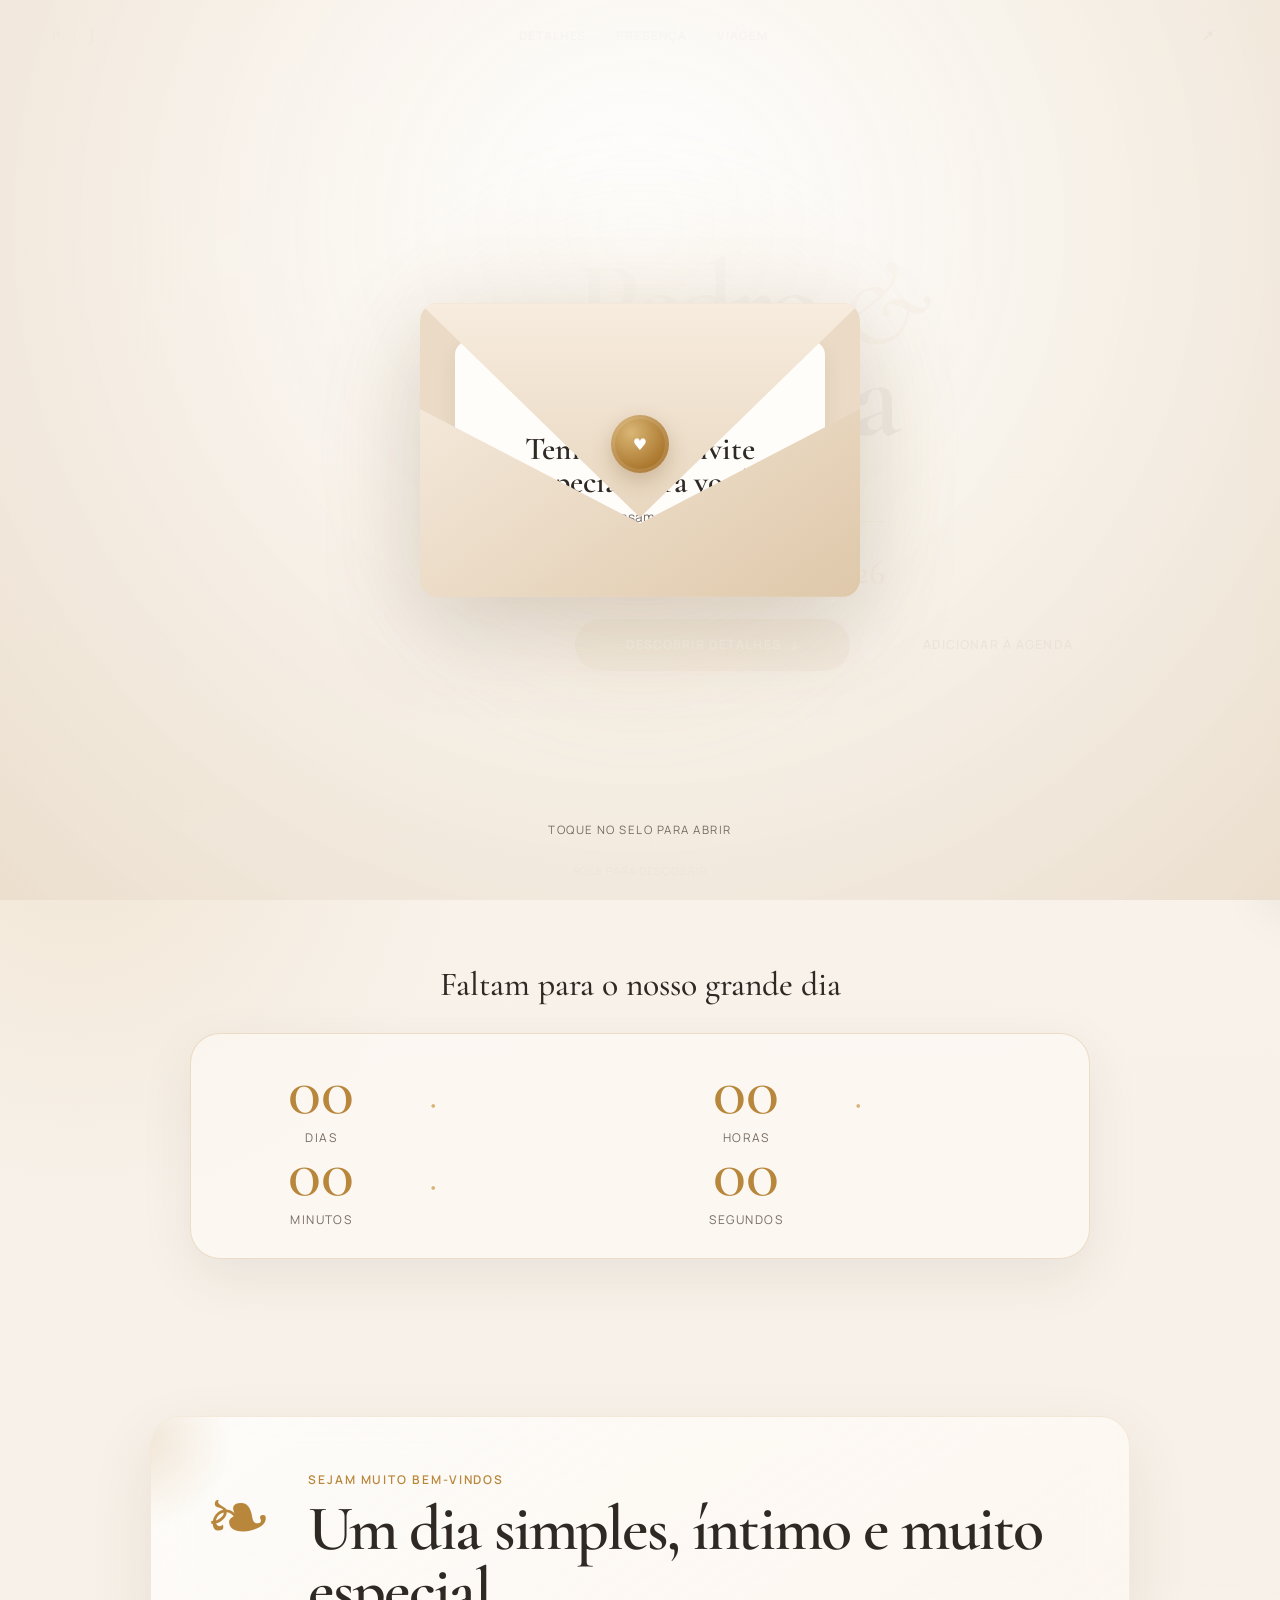
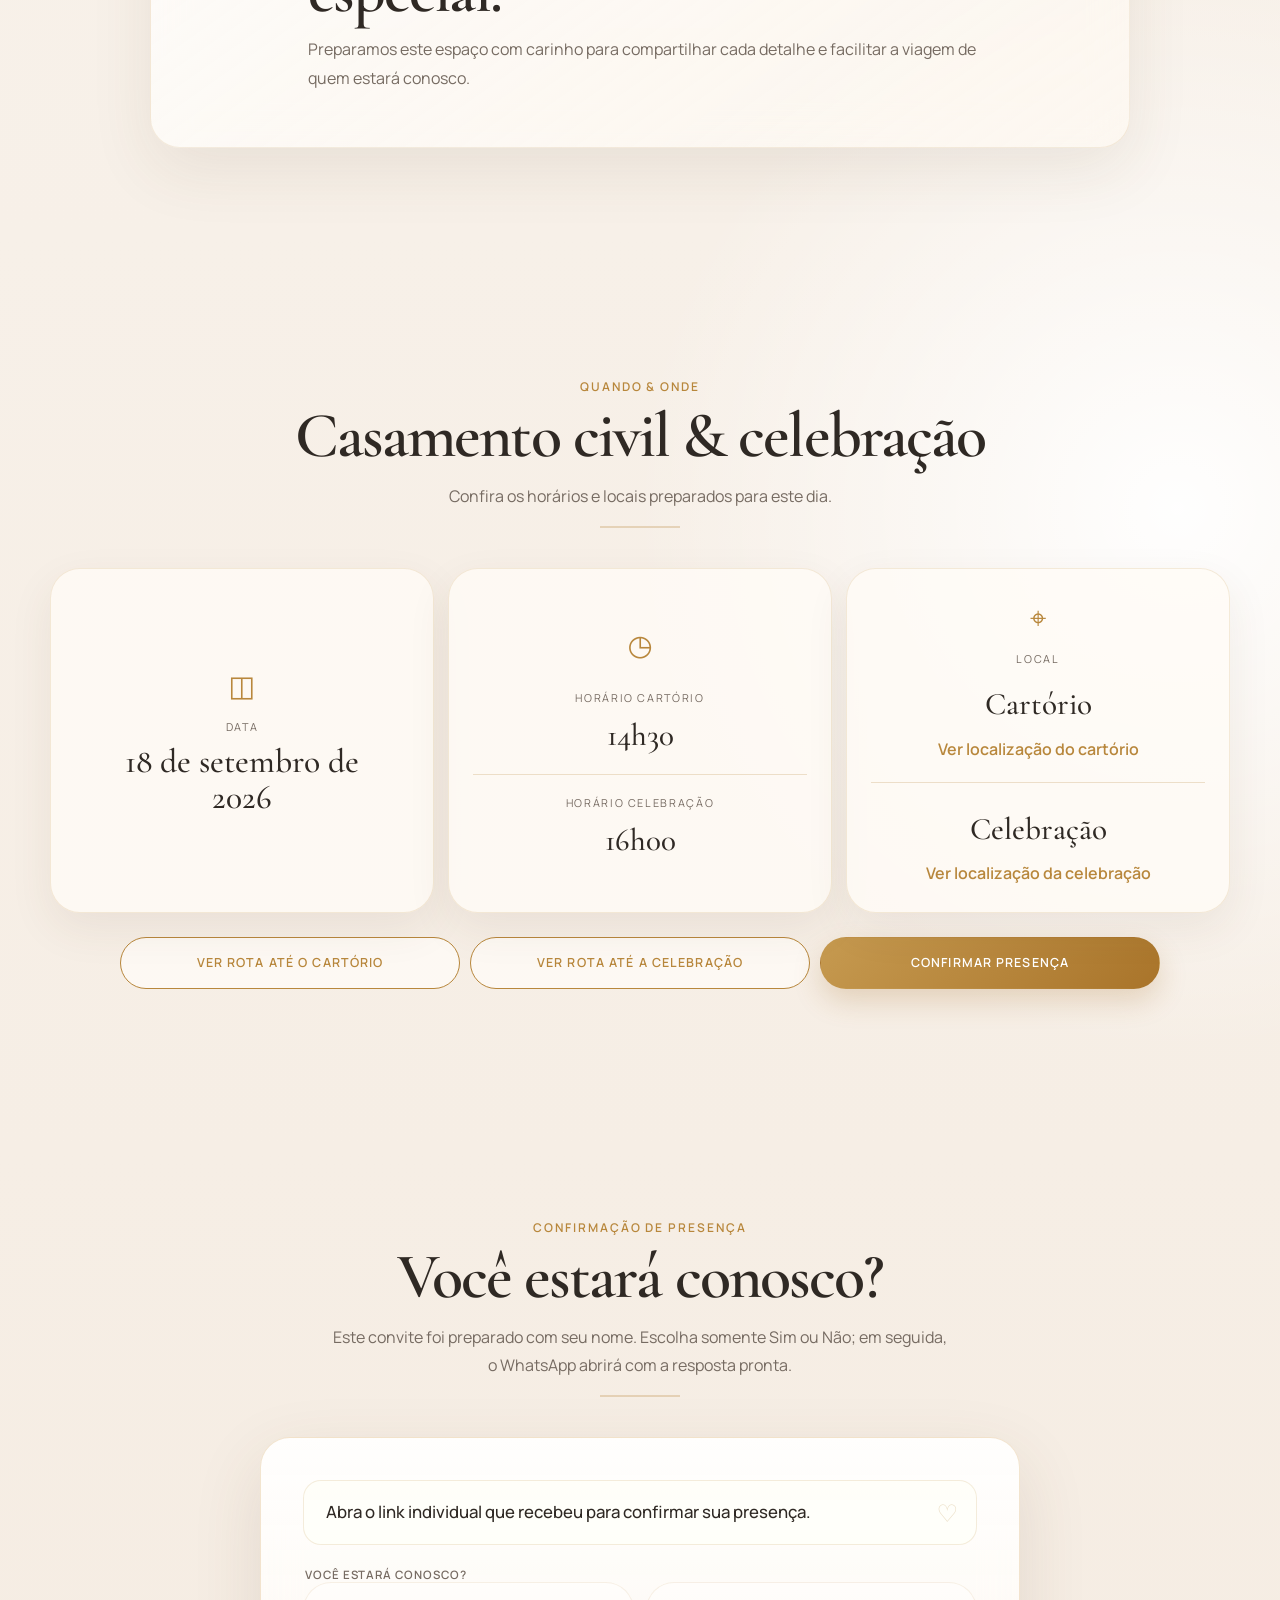
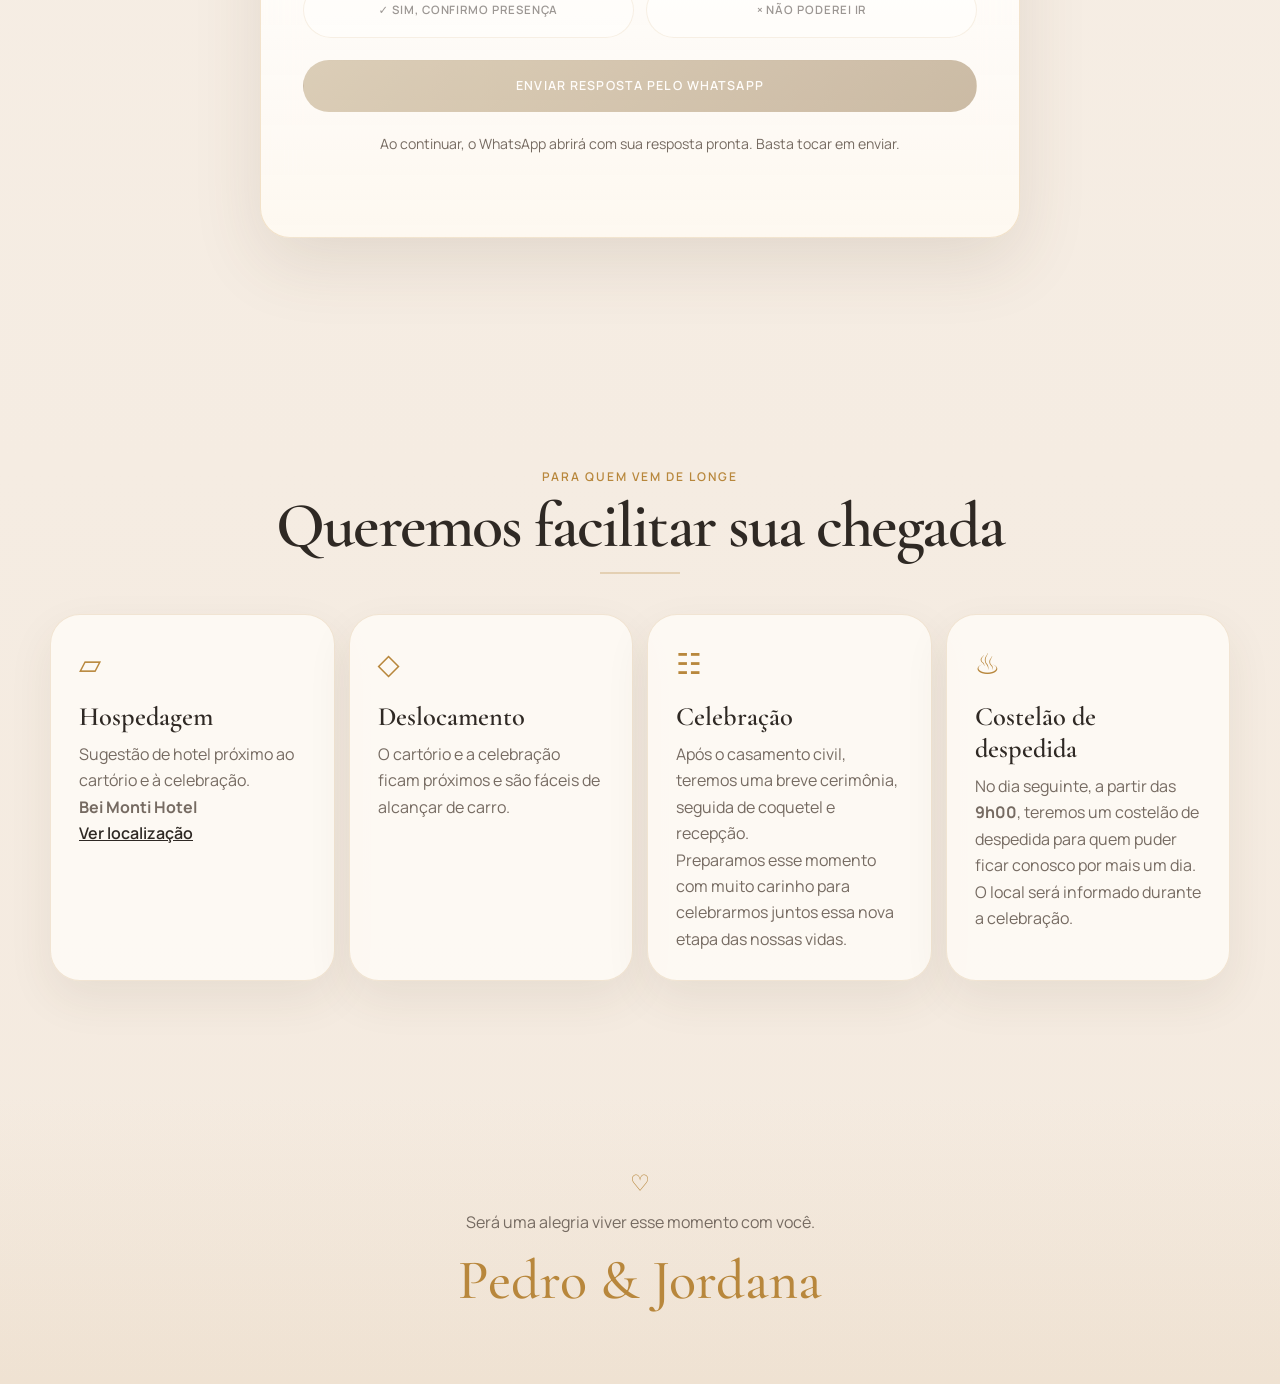
==== index.html @ 9ba53e62 "initial initial" ====
<!doctype html>
<html lang="pt-BR">
<head>
  <meta charset="utf-8" />
  <meta name="viewport" content="width=device-width,initial-scale=1,viewport-fit=cover" />
  <meta name="theme-color" content="#f8f3ec" />
  <meta name="description" content="Convite digital responsivo de Pedro & Jordana" />
  <meta name="robots" content="noindex,nofollow,noarchive" />
  <title>Pedro & Jordana — Convite</title>

  <link rel="preconnect" href="https://fonts.googleapis.com">
  <link rel="preconnect" href="https://fonts.gstatic.com" crossorigin>
  <link href="https://fonts.googleapis.com/css2?family=Cormorant+Garamond:ital,wght@0,500;0,600;1,500&family=Manrope:wght@300;400;500;600;700&display=swap" rel="stylesheet">
  
  <link rel="stylesheet" href="./style.css" />
</head>

<body>
  <canvas id="sparkles" aria-hidden="true"></canvas>

  <!-- ABERTURA -->
  <section class="intro" id="intro" aria-label="Abertura do convite">
    <div class="intro__glow"></div>

    <div class="envelope" id="envelope">
      <div class="envelope__back"></div>

      <article class="letter">
        <span class="monogram">P | J</span>
        <span class="letter__line"></span>
        <h2>Temos um convite especial para você</h2>
        <p id="guestIntro">Nosso casamento civil</p>
      </article>

      <div class="envelope__front"></div>
      <div class="envelope__flap"></div>

      <button class="seal" id="openInvite" aria-label="Abrir convite">♥</button>
    </div>

    <p class="intro__hint">toque no selo para abrir</p>
  </section>

  <!-- NAVEGAÇÃO -->
  <header class="topbar" id="topbar">
    <a class="brand" href="#inicio" aria-label="Voltar ao início">P | J</a>

    <nav class="desktop-nav" aria-label="Navegação principal">
      <a href="#detalhes">Detalhes</a>
      <a href="#presenca">Presença</a>
      <a href="#viagem">Viagem</a>      
    </nav>

    <div class="topbar__actions">
      <button class="round-btn" id="shareBtn" aria-label="Compartilhar convite">↗</button>
      <button class="round-btn menu-btn" id="menuBtn" aria-label="Abrir menu" aria-expanded="false">☰</button>
    </div>
  </header>

  <aside class="mobile-menu" id="mobileMenu" aria-hidden="true">
    <button class="mobile-menu__close" id="menuClose" aria-label="Fechar menu">×</button>
    <nav>
      <a href="#inicio">Início</a>
      <a href="#detalhes">Detalhes</a>
      <a href="#presenca">Confirmar presença</a>
      <a href="#viagem">Para quem vem de longe</a>      
    </nav>
  </aside>
  <div class="backdrop" id="backdrop"></div>

  <main>
    <!-- HERO -->
    <section class="hero" id="inicio">
      <div class="hero__media" aria-hidden="true"></div>
      <div class="hero__overlay"></div>

      <div class="hero__content reveal visible">
        <p class="eyebrow" id="guestEyebrow">Nosso casamento civil</p>
        <h1>Pedro <em>&</em> Jordana</h1>
        <p class="hero__subtitle">Um novo capítulo começa aqui.</p>

        <div class="divider">
          <span></span><i>♡</i><span></span>
        </div>

        <p class="hero__date" id="heroDate">18 de setembro de 2026</p>

        <div class="hero__actions">
          <a class="button button--gold" href="#detalhes">Descobrir detalhes <span>↓</span></a>
          <button class="button button--glass" id="calendarBtn">Adicionar à agenda</button>
        </div>
      </div>

      <a class="scroll-cue" href="#contador">
        <span></span>
        role para descobrir
      </a>
    </section>

    <!-- CONTADOR -->
    <section class="section section--counter" id="contador">
      <div class="container">
        <p class="section-label reveal">Faltam para o nosso grande dia</p>

        <div class="countdown reveal" aria-live="polite">
          <div><strong id="days">00</strong><span>dias</span></div>
          <b>•</b>
          <div><strong id="hours">00</strong><span>horas</span></div>
          <b>•</b>
          <div><strong id="minutes">00</strong><span>minutos</span></div>
          <b>•</b>
          <div><strong id="seconds">00</strong><span>segundos</span></div>
        </div>
      </div>
    </section>

    <!-- BOAS VINDAS -->
    <section class="section">
      <div class="container">
        <article class="welcome-card glass reveal tilt">
          <div class="ornament">❧</div>
          <div>
            <p class="eyebrow" id="welcomeEyebrow">Sejam muito bem-vindos</p>
            <h2 id="welcomeTitle">Um dia simples, íntimo e muito especial.</h2>
            <p id="welcomeText">
              Preparamos este espaço com carinho para compartilhar cada detalhe
              e facilitar a viagem de quem estará conosco.
            </p>
          </div>
        </article>
      </div>
    </section>

    <!-- DETALHES -->
    <section class="section" id="detalhes">
      <div class="container">
        <div class="section-heading reveal">
          <p class="eyebrow" id="detailsEyebrow">Quando & onde</p>
          <h2 id="detailsTitle">Casamento civil & celebração</h2>
          <p id="detailsIntro">Confira os horários e locais preparados para este dia.</p>
        </div>

        <aside class="civil-note glass reveal" id="celebrationOnlyNote" data-celebration-only hidden>
          <span class="civil-note__icon">♡</span>
          <div>
            <strong>Esperamos você para celebrar conosco</strong>
            <p>
              Nosso casamento civil acontecerá de forma reservada, com número limitado
              de pessoas devido à capacidade do cartório. O momento que queremos
              compartilhar com você começa na nossa celebração.
            </p>
          </div>
        </aside>

        <div class="details-grid">
          <article class="info-card reveal tilt">
            <span class="info-card__icon">◫</span>
            <small>Data</small>
            <strong id="detailDate">18 de setembro de 2026</strong>
          </article>

          <article class="info-card reveal tilt">
            <span class="info-card__icon">◷</span>

            <div class="event-line" data-civil-only>
              <small>Horário Cartório</small>
              <strong id="civilTime">14h30</strong>
            </div>

            <div class="event-line">
              <small id="celebrationTimeLabel">Horário Celebração</small>
              <strong id="celebrationTime">16h00</strong>
            </div>
          </article>

          <article class="info-card reveal tilt">
            <span class="info-card__icon">⌖</span>
            <small>Local</small>

            <div class="event-line" data-civil-only>
              <strong>Cartório</strong>
              <a class="local-link" target="_blank" rel="noopener noreferrer"
                 id="civilMapLink" href="#">
                Ver localização do cartório
              </a>
            </div>

            <div class="event-line">
              <strong>Celebração</strong>
              <a class="local-link" target="_blank" rel="noopener noreferrer"
                 id="celebrationMapLink" href="#">
                Ver localização da celebração
              </a>
            </div>
          </article>
        </div>

        <div class="action-grid reveal">
          <a class="button button--outline" target="_blank"
             rel="noopener noreferrer"
             id="civilRouteButton" data-civil-only href="#">
             Ver rota até o cartório
          </a>

          <a class="button button--outline" target="_blank"
             rel="noopener noreferrer"
             id="celebrationRouteButton" href="#">
             Ver rota até a celebração
          </a>

          <a class="button button--gold" href="#presenca">Confirmar presença</a>
        </div>
      </div>
    </section>

    <!-- RSVP -->
    <section class="section" id="presenca">
      <div class="container container--narrow">
        <div class="section-heading reveal">
          <p class="eyebrow">Confirmação de presença</p>
          <h2>Você estará conosco?</h2>
          <p id="rsvpIntro">Este convite foi preparado com seu nome. Escolha somente Sim ou Não; em seguida, o WhatsApp abrirá com a resposta pronta.</p>
        </div>
      
        <form class="rsvp-card glass reveal" id="rsvpForm">
          <input type="hidden" id="guestToken" name="token">
          <input type="hidden" id="guestNameInput" name="name">
          <input type="hidden" id="guestInviteType" name="inviteType">

          <div class="field field--wide guest-name-preview">
            <p id="guestDisplay">Seu convite está pronto.</p>
          </div>

          <fieldset class="field field--wide">
            <legend>Você estará conosco?</legend>
            <div class="choice-grid">
              <label class="choice">
                <input type="radio" name="attendance" value="Sim" required>
                <span>✓ Sim, confirmo presença</span>
              </label>
              <label class="choice">
                <input type="radio" name="attendance" value="Não" required>
                <span>× Não poderei ir</span>
              </label>
            </div>
          </fieldset>

          <button class="button button--gold field--wide" type="submit">
            Enviar resposta pelo WhatsApp
          </button>

          <p class="form-note field--wide">Ao continuar, o WhatsApp abrirá com sua resposta pronta. Basta tocar em enviar.</p>
          <p class="form-status field--wide" id="formStatus" aria-live="polite"></p>
        </form>
      </div>
    </section>

    <!-- VIAGEM -->
    <section class="section" id="viagem">
      <div class="container">
        <div class="section-heading reveal">
          <p class="eyebrow">Para quem vem de longe</p>
          <h2>Queremos facilitar sua chegada</h2>
        </div>

        <div class="travel-grid">
          <article class="travel-card reveal">
            <span>▱</span>
            <h3>Hospedagem</h3>
            <p id="hotelHelpText">Sugestão de hotel próximo ao cartório e à celebração.</p>
            <p><strong>Bei Monti Hotel</strong></p>
            <p><a href="https://www.google.com/maps/dir/?api=1&destination=R.+Carlos+Scheffer+911+Arvorezinha+RS" target="_blank" rel="noopener noreferrer">Ver localização</a></p>
          </article>

          <article class="travel-card reveal">
            <span>◇</span>
            <h3>Deslocamento</h3>
            <p id="transportHelpText">O cartório e a celebração ficam próximos e são fáceis de alcançar de carro.</p>
          </article>

          <article class="travel-card reveal">
            <span>☷</span>
            <h3>Celebração</h3>
            <p id="celebrationHelpText">Após o casamento civil, teremos uma breve cerimônia, seguida de coquetel e recepção.</p>
            <p>Preparamos esse momento com muito carinho para celebrarmos juntos essa nova etapa das nossas vidas.</p>
          </article>

          <article class="travel-card reveal">
            <span>♨</span>
            <h3>Costelão de despedida</h3>
            <p>No dia seguinte, a partir das <strong id="farewellTime">9h</strong>, teremos um costelão de despedida para quem puder ficar conosco por mais um dia.</p>
            <p>O local será informado durante a celebração.</p>
          </article>
        </div>
      </div>
    </section>

    <!-- FINAL -->
    <footer class="footer">
      <div class="container reveal">
        <span>♡</span>
        <p>Será uma alegria viver esse momento com você.</p>
        <strong>Pedro & Jordana</strong>
      </div>
    </footer>
  </main>

  <dialog id="dressDialog" class="dialog">
    <button class="dialog__close" id="dressClose" aria-label="Fechar">×</button>
    <p class="eyebrow">Traje</p>
    <h2>Esporte fino</h2>
    <p>
      A proposta é estar elegante, mas confortável. Tons claros, neutros e naturais
      combinam muito bem com a atmosfera da celebração.
    </p>
  </dialog>
  <script src="./config.js" defer></script>
  <script src="./app.js" defer></script>
  <!-- Administração local: abra gerar-links.html para criar os links dos convidados. -->
</body>
</html>
---- style.css ----
/* =========================================================
   CONVITE RESPONSIVO — Pedro & Jordana
   Mobile-first + clamp() + Grid + container queries
   ========================================================= */

:root{
  --bg:#f8f3ec;
  --bg-2:#eee1d2;
  --paper:rgba(255,252,247,.76);
  --ink:#2f2924;
  --muted:#766b62;
  --gold:#b8873c;
  --gold-2:#d7b374;
  --line:rgba(184,135,60,.24);
  --shadow:0 24px 70px rgba(75,53,31,.13);
  --serif:"Cormorant Garamond",Georgia,serif;
  --sans:"Manrope",system-ui,-apple-system,BlinkMacSystemFont,"Segoe UI",sans-serif;
  --ease:cubic-bezier(.2,.8,.2,1);
  --radius:clamp(20px,3vw,30px);
  --content:min(1180px,calc(100% - 32px));
  --soft-gold:rgba(184,135,60,.12);
  --panel:rgba(255,255,255,.62);
}

*{box-sizing:border-box}
html{scroll-behavior:smooth;background:var(--bg)}
body{
  margin:0;
  min-width:320px;
  color:var(--ink);
  background:
    radial-gradient(circle at 6% 18%,rgba(215,179,116,.18),transparent 24rem),
    radial-gradient(circle at 92% 46%,rgba(255,255,255,.95),transparent 34rem),
    linear-gradient(180deg,#f9f4ee 0%, #f4eadf 100%);
  font-family:var(--sans);
  overflow-x:hidden;
  text-rendering:optimizeLegibility;
}
body.menu-open{overflow:hidden}
img{max-width:100%;display:block}
button,input,select{font:inherit}
button{color:inherit}
a{color:inherit;text-decoration:none}
::selection{background:rgba(184,135,60,.2)}

.container{width:var(--content);margin-inline:auto}
.container--narrow{max-width:860px}
.section{padding:clamp(70px,9vw,128px) 0}
.eyebrow{
  margin:0 0 10px;
  color:var(--gold);
  font-size:.75rem;
  font-weight:600;
  letter-spacing:.16em;
  text-transform:uppercase;
}
.section-heading{
  max-width:760px;
  margin:0 auto clamp(34px,5vw,58px);
  text-align:center;
}
.section-heading h2,
.welcome-card h2,
.dress-card h2,
.dialog h2{
  margin:0;
  font:600 clamp(2.1rem,5vw,4.35rem)/.96 var(--serif);
  letter-spacing:-.03em;
}
.section-heading>p:last-child{
  max-width:620px;
  margin:15px auto 0;
  color:var(--muted);
  line-height:1.75;
}
.section-heading{position:relative}
.section-heading::after{
  content:"";
  position:absolute;
  left:50%;
  bottom:-18px;
  width:80px;
  height:2px;
  background:rgba(184,135,60,.28);
  transform:translateX(-50%);
}
.section-label{
  margin:0 0 28px;
  text-align:center;
  font:500 clamp(1.3rem,2.7vw,2.1rem) var(--serif);
}

.glass{
  border:1px solid rgba(184,135,60,.14);
  background:linear-gradient(145deg,rgba(255,255,255,.76),rgba(255,250,243,.56));
  box-shadow:0 22px 64px rgba(85,62,38,.09);
  backdrop-filter:blur(18px) saturate(120%);
  -webkit-backdrop-filter:blur(18px) saturate(120%);
}

#sparkles{
  position:fixed;
  inset:0;
  width:100%;
  height:100%;
  pointer-events:none;
  z-index:5;
  mix-blend-mode:screen;
}

/* INTRO */
.intro{
  position:fixed;
  inset:0;
  z-index:100;
  display:grid;
  place-items:center;
  overflow:hidden;
  background:
    radial-gradient(circle at 50% 25%,#fff,rgba(248,243,236,.95) 42%,rgba(235,222,205,.98));
  transition:opacity .9s var(--ease),visibility .9s var(--ease);
}
.intro.opened{opacity:0;visibility:hidden}
.intro__glow{
  position:absolute;
  width:min(82vw,650px);
  aspect-ratio:1;
  border-radius:50%;
  background:radial-gradient(circle,rgba(215,179,116,.22),transparent 67%);
  filter:blur(18px);
  animation:breathe 5s ease-in-out infinite;
}
.envelope{
  width:min(84vw,440px);
  aspect-ratio:1.5;
  position:relative;
  perspective:1200px;
  filter:drop-shadow(0 28px 45px rgba(70,48,26,.18));
}
.envelope__back,.envelope__front,.envelope__flap{
  position:absolute;inset:0;border-radius:18px
}
.envelope__back{background:#eadac6}
.envelope__front{
  z-index:3;
  clip-path:polygon(0 36%,50% 75%,100% 36%,100% 100%,0 100%);
  background:linear-gradient(145deg,#f8efe4,#dfc8aa);
}
.envelope__flap{
  z-index:5;
  transform-origin:top;
  clip-path:polygon(0 0,100% 0,50% 73%);
  background:linear-gradient(#f7ecdf,#e3cfb3);
  backface-visibility:hidden;
  transition:transform .9s var(--ease),z-index 0s linear .45s;
}
.letter{
  position:absolute;
  left:8%;right:8%;bottom:9%;
  height:78%;
  z-index:2;
  display:flex;
  flex-direction:column;
  justify-content:center;
  align-items:center;
  padding:24px;
  text-align:center;
  background:#fffdfa;
  border-radius:14px;
  box-shadow:0 8px 20px rgba(70,48,26,.08);
  transition:transform 1s .22s var(--ease);
}
.letter h2{
  margin:0;
  font:600 clamp(1.35rem,5vw,2rem)/1.03 var(--serif);
}
.letter p{margin:9px 0 0;color:var(--muted);font-size:.85rem}
.monogram{color:var(--gold);font:600 1rem var(--serif);letter-spacing:.3em}
.letter__line{width:48px;height:1px;background:var(--gold-2);margin:13px 0}
.seal{
  position:absolute;
  z-index:8;
  left:50%;top:48%;
  transform:translate(-50%,-50%);
  width:58px;height:58px;
  border:0;border-radius:50%;
  color:white;
  background:radial-gradient(circle at 35% 30%,#d9b675,#a77228 74%);
  box-shadow:0 8px 20px rgba(107,70,23,.25),inset 0 0 0 4px rgba(255,255,255,.12);
  cursor:pointer;
  transition:.25s var(--ease);
}
.seal:hover{transform:translate(-50%,-50%) scale(1.07) rotate(-4deg)}
.envelope.open .envelope__flap{transform:rotateX(180deg);z-index:1}
.envelope.open .letter{transform:translateY(-52%)}
.envelope.open .seal{opacity:0;pointer-events:none}
.intro__hint{
  position:absolute;
  bottom:max(32px,7svh);
  margin:0;
  color:var(--muted);
  font-size:.72rem;
  text-transform:uppercase;
  letter-spacing:.13em;
}

/* NAV */
.topbar{
  position:fixed;
  inset:0 0 auto 0;
  z-index:40;
  display:flex;
  align-items:center;
  justify-content:space-between;
  gap:24px;
  padding:14px max(16px,env(safe-area-inset-right)) 14px max(16px,env(safe-area-inset-left));
  transition:.35s ease;
}
.topbar.scrolled{
  background:rgba(248,243,236,.74);
  backdrop-filter:blur(18px) saturate(125%);
  -webkit-backdrop-filter:blur(18px) saturate(125%);
  box-shadow:0 8px 28px rgba(50,35,20,.06);
}
.brand{
  color:var(--gold);
  font:600 1.05rem var(--serif);
  letter-spacing:.27em;
}
.desktop-nav{display:none}
.topbar__actions{display:flex;gap:8px}
.round-btn,.mobile-menu__close{
  width:42px;height:42px;
  display:grid;place-items:center;
  border:1px solid var(--line);
  border-radius:50%;
  background:rgba(255,252,247,.65);
  backdrop-filter:blur(12px);
  cursor:pointer;
}
.mobile-menu{
  position:fixed;
  top:0;right:0;
  z-index:80;
  width:min(88vw,420px);
  height:100dvh;
  padding:92px 30px 40px;
  background:rgba(252,249,244,.94);
  backdrop-filter:blur(28px);
  box-shadow:-20px 0 60px rgba(50,35,20,.14);
  transform:translateX(105%);
  transition:transform .52s var(--ease);
}
.mobile-menu.open{transform:translateX(0)}
.mobile-menu__close{
  position:absolute;
  top:22px;right:22px;
  font-size:1.5rem;
}
.mobile-menu nav{display:flex;flex-direction:column}
.mobile-menu a{
  padding:13px 0;
  border-bottom:1px solid var(--line);
  font:500 clamp(1.85rem,8vw,2.75rem) var(--serif);
}
.backdrop{
  position:fixed;
  inset:0;
  z-index:70;
  background:rgba(35,29,22,.18);
  opacity:0;
  visibility:hidden;
  transition:.3s;
}
.backdrop.open{opacity:1;visibility:visible}

/* HERO */
.hero{
  min-height:100svh;
  position:relative;
  isolation:isolate;
  overflow:hidden;
  display:grid;
  align-items:end;
  padding:
    calc(88px + env(safe-area-inset-top))
    max(20px,env(safe-area-inset-right))
    max(84px,calc(64px + env(safe-area-inset-bottom)))
    max(20px,env(safe-area-inset-left));
}
.hero__media{
  position:absolute;
  inset:0;
  z-index:-4;
  background-image:var(--hero-image);
  background-size:cover;
  background-position:35% center;
  transform:scale(1.07);
  will-change:transform;
}
.hero__overlay{
  position:absolute;
  inset:0;
  z-index:-3;
  background:
    linear-gradient(0deg,rgba(248,243,236,.98) 0%,rgba(248,243,236,.68) 36%,rgba(248,243,236,.12) 70%),
    linear-gradient(90deg,rgba(248,243,236,.06),rgba(248,243,236,.38));
}
.hero__content{
  width:min(760px,100%);
  margin:0 auto;
  text-align:center;
}
.hero h1{
  margin:0;
  font:600 clamp(3.7rem,17vw,7rem)/.76 var(--serif);
  letter-spacing:-.055em;
  text-wrap:balance;
}
.hero h1 em{color:var(--gold);font-weight:500}
.hero__subtitle{
  margin:24px 0 0;
  font-size:clamp(.96rem,2.2vw,1.18rem);
  color:#514940;
}
.divider{
  display:flex;
  align-items:center;
  justify-content:center;
  gap:13px;
  width:min(310px,78vw);
  margin:18px auto;
  color:var(--gold);
}
.divider span{height:1px;flex:1;background:var(--gold-2)}
.divider i{font-style:normal}
.hero__date{
  margin:0;
  color:var(--gold);
  font:500 clamp(1.5rem,5.3vw,2.15rem) var(--serif);
}
.hero__actions{
  display:grid;
  grid-template-columns:1fr;
  gap:10px;
  max-width:560px;
  margin:26px auto 0;
}
.button{
  min-height:52px;
  border:1px solid transparent;
  border-radius:999px;
  padding:14px 22px;
  display:inline-flex;
  align-items:center;
  justify-content:center;
  gap:9px;
  cursor:pointer;
  font-size:.78rem;
  font-weight:600;
  letter-spacing:.09em;
  text-transform:uppercase;
  transition:transform .25s var(--ease),box-shadow .25s var(--ease),background .25s;
}
.button:hover{transform:translateY(-2px)}
.button--gold{
  color:white;
  background:linear-gradient(135deg,#c69a50,#a9742a);
  box-shadow:0 12px 28px rgba(160,105,34,.22);
}
.button--outline{
  border-color:var(--gold);
  color:var(--gold);
  background:rgba(255,252,247,.8);
  transition:background .25s var(--ease), color .25s var(--ease), transform .25s var(--ease);
}
.button--outline:hover{
  background:rgba(248,243,236,.95);
  transform:translateY(-2px);
}
.button--glass{
  border-color:var(--line);
  background:rgba(255,255,255,.42);
  backdrop-filter:blur(12px);
}
.button--glass:hover{
  transform:translateY(-2px);
}
.scroll-cue{
  position:absolute;
  bottom:max(22px,env(safe-area-inset-bottom));
  left:50%;
  transform:translateX(-50%);
  display:flex;
  flex-direction:column;
  align-items:center;
  gap:7px;
  color:var(--muted);
  font-size:.69rem;
  letter-spacing:.08em;
  text-transform:uppercase;
  white-space:nowrap;
}
.scroll-cue span{
  width:22px;height:34px;
  border:1px solid var(--line);
  border-radius:999px;
  position:relative;
}
.scroll-cue span::after{
  content:"";
  position:absolute;
  left:50%;top:7px;
  width:3px;height:6px;
  border-radius:5px;
  background:var(--gold);
  transform:translateX(-50%);
  animation:scrollDot 1.8s ease-in-out infinite;
}

/* COUNTER */
.section--counter{padding-top:64px;padding-bottom:42px}
.countdown{
  max-width:900px;
  margin:auto;
  display:grid;
  grid-template-columns:repeat(4,1fr);
  align-items:center;
  padding:24px 14px;
  border:1px solid var(--line);
  border-radius:var(--radius);
  background:rgba(255,252,247,.54);
  box-shadow:0 18px 54px rgba(70,48,26,.08);
}
.countdown div{text-align:center}
.countdown strong{
  display:block;
  color:var(--gold);
  font:500 clamp(2.2rem,8vw,4.3rem)/.8 var(--serif);
}
.countdown span{
  display:block;
  margin-top:10px;
  color:var(--muted);
  font-size:clamp(.6rem,1.8vw,.75rem);
  text-transform:uppercase;
  letter-spacing:.12em;
}
.countdown b{display:none;color:var(--gold-2);font-weight:400}

/* WELCOME */
.welcome-card{
  max-width:980px;
  margin:auto;
  border-radius:var(--radius);
  padding:clamp(26px,5vw,54px);
  display:grid;
  grid-template-columns:auto 1fr;
  gap:clamp(18px,4vw,36px);
  align-items:start;
}
.ornament{color:var(--gold);font:500 clamp(2.6rem,7vw,5rem) var(--serif)}
.welcome-card h2{font-size:clamp(2rem,5vw,4rem)}
.welcome-card p:last-child{
  margin:14px 0 0;
  max-width:680px;
  color:var(--muted);
  line-height:1.8;
}
.welcome-card{
  position:relative;
  overflow:hidden;
}
.welcome-card::before{
  content:"";
  position:absolute;
  inset:-20% auto auto -10%;
  width:180px;
  height:180px;
  border-radius:50%;
  background:radial-gradient(circle,rgba(184,135,60,.18),transparent 70%);
  pointer-events:none;
}

/* DETAILS */
.details-grid{
  display:grid;
  grid-template-columns:1fr;
  gap:14px;
}
.info-card{
  min-height:190px;
  padding:28px 24px;
  border:1px solid rgba(184,135,60,.16);
  border-radius:var(--radius);
  background:rgba(255,252,247,.8);
  text-align:center;
  display:flex;
  flex-direction:column;
  align-items:center;
  justify-content:center;
  box-shadow:0 16px 44px rgba(86,67,44,.08);
  transition:transform .3s ease, box-shadow .3s ease;
}
.info-card:hover{
  transform:translateY(-3px);
  box-shadow:0 22px 52px rgba(86,67,44,.12);
}
.info-card__icon{color:var(--gold);font-size:1.8rem;margin-bottom:14px}
.info-card small{
  color:var(--muted);
  font-size:.68rem;
  text-transform:uppercase;
  letter-spacing:.15em;
}
.info-card strong{
  max-width:280px;
  margin-top:10px;
  font:500 clamp(1.45rem,4vw,2.1rem)/1.08 var(--serif);
}
.info-card p{margin:8px 0 0;color:var(--muted)}
.info-card a.local-link{
  display:inline-flex;
  margin-top:12px;
  color:var(--gold);
  font-weight:600;
  text-decoration:none;
}
.info-card a.local-link:hover{
  text-decoration:underline;
}
.action-grid{
  display:grid;
  grid-template-columns:1fr;
  gap:10px;
  max-width:780px;
  margin:24px auto 0;
}

/* RSVP */
.rsvp-card{
  padding:clamp(24px,5vw,42px);
  border-radius:var(--radius);
  display:grid;
  grid-template-columns:1fr;
  gap:22px;
  max-width:760px;
  margin-inline:auto;
  background:linear-gradient(180deg,rgba(255,255,255,.92),rgba(255,250,243,.86));
  border:1px solid rgba(223,193,146,.42);
  box-shadow:0 24px 70px rgba(88,65,42,.12);
}
.field{display:flex;flex-direction:column;gap:10px}
.field--wide{grid-column:1/-1}
.field label,.field legend{
  color:var(--muted);
  font-size:.72rem;
  font-weight:600;
  letter-spacing:.08em;
  text-transform:uppercase;
}
fieldset.field{border:0;padding:0;margin:0}
input,select{
  width:100%;
  min-height:52px;
  padding:0 16px;
  border:1px solid var(--line);
  border-radius:15px;
  outline:none;
  color:var(--ink);
  background:rgba(255,255,255,.62);
}
input:focus,select:focus{
  border-color:var(--gold);
  box-shadow:0 0 0 4px rgba(184,135,60,.12);
}
.choice-grid{display:grid;grid-template-columns:1fr;gap:12px}
.choice input{position:absolute;opacity:0;pointer-events:none}
.choice span{
  min-height:56px;
  padding:14px 18px;
  border:1px solid var(--line);
  border-radius:999px;
  display:flex;
  align-items:center;
  justify-content:center;
  cursor:pointer;
  transition:.25s;
  color:var(--ink);
  background:rgba(255,255,255,.82);
}
.choice span:hover{transform:translateY(-1px);border-color:rgba(184,135,60,.45);background:rgba(255,255,255,.95)}
.choice input:checked+span{
  color:white;
  border-color:transparent;
  background:linear-gradient(135deg,#b8873c,#8f6d2b);
  box-shadow:0 15px 32px rgba(160,105,34,.22);
}
.guest-name-preview{
  padding:18px 22px;
  border-radius:18px;
  border:1px solid rgba(184,135,60,.16);
  background:rgba(255,255,249,.75);
}
.guest-name-preview p{
  margin:0;
  color:var(--ink);
  font-size:1.05rem;
  font-weight:500;
  line-height:1.6;
}
.form-note{
  margin:0;
  color:var(--muted);
  font-size:.88rem;
  text-align:center;
}
.form-status{
  min-height:20px;
  margin:0;
  text-align:center;
  color:var(--muted);
  font-size:.88rem;
}

/* TRAVEL */
.travel-grid{
  display:grid;
  grid-template-columns:1fr;
  gap:14px;
}
.travel-card{
  padding:28px;
  border:1px solid rgba(184,135,60,.18);
  border-radius:var(--radius);
  background:rgba(255,252,247,.82);
  box-shadow:0 18px 45px rgba(82,60,39,.08);
  transition:.35s ease, transform .35s ease;
}
.travel-card:hover{
  transform:translateY(-4px);
  box-shadow:0 24px 58px rgba(82,60,39,.14);
}
.travel-card>span{color:var(--gold);font-size:1.8rem}
.travel-card a{
  color:var(--ink);
  text-decoration:underline;
  font-weight:600;
}
.travel-card a:hover{color:#8f6d2b}
.travel-card h3{
  margin:18px 0 8px;
  font:600 1.65rem var(--serif);
}
.travel-card p{margin:0;color:var(--muted);line-height:1.65}

/* DRESS */
.dress-card{
  border-radius:var(--radius);
  padding:clamp(24px,5vw,44px);
  display:grid;
  grid-template-columns:auto 1fr;
  gap:20px;
  align-items:center;
}
.dress-card__icon{
  width:64px;height:64px;
  border:1px solid var(--line);
  border-radius:50%;
  display:grid;place-items:center;
  color:var(--gold);
  font-size:1.6rem;
}
.dress-card .button{grid-column:1/-1}
.dress-card p:last-child{margin:8px 0 0;color:var(--muted)}

/* FOOTER */
.footer{
  padding:70px 0 max(70px,env(safe-area-inset-bottom));
  text-align:center;
  background:linear-gradient(180deg,transparent,rgba(221,197,164,.22));
}
.footer span{color:var(--gold);font-size:1.4rem}
.footer p{margin:13px 0;color:var(--muted)}
.footer strong{color:var(--gold);font:500 clamp(2rem,6vw,3.5rem) var(--serif)}

/* DIALOG */
.dialog{
  width:min(560px,calc(100% - 28px));
  border:1px solid var(--line);
  border-radius:28px;
  padding:34px;
  color:var(--ink);
  background:#fffaf4;
  box-shadow:0 30px 90px rgba(50,35,20,.22);
}
.dialog::backdrop{background:rgba(30,25,20,.25);backdrop-filter:blur(5px)}
.dialog__close{
  position:absolute;right:18px;top:16px;
  width:40px;height:40px;
  border:1px solid var(--line);
  border-radius:50%;
  background:white;
  cursor:pointer;
  font-size:1.4rem;
}
.dialog p:last-child{color:var(--muted);line-height:1.75}

/* REVEAL */
.reveal{
  opacity:0;
  transform:translateY(24px);
  transition:opacity .8s var(--ease),transform .8s var(--ease);
}
.reveal.visible{opacity:1;transform:none}

/* TABLET */
@media (min-width:640px){
  :root{--content:min(1180px,calc(100% - 56px))}
  .hero{align-items:center}
  .hero__overlay{
    background:
      linear-gradient(90deg,rgba(248,243,236,.06) 0%,rgba(248,243,236,.34) 42%,rgba(248,243,236,.94) 76%),
      linear-gradient(0deg,rgba(248,243,236,.88),transparent 38%);
  }
  .hero__content{
    width:min(650px,55%);
    margin:0 4vw 0 auto;
    text-align:left;
  }
  .hero h1{font-size:clamp(5.2rem,9.4vw,7.8rem)}
  .divider{margin-left:0}
  .hero__actions{grid-template-columns:1fr 1fr;margin-left:0}
  .countdown{padding:30px 24px}
  .countdown b{display:block}
  .details-grid{grid-template-columns:repeat(3,1fr)}
  .action-grid{grid-template-columns:1fr 1fr}
  .rsvp-card{grid-template-columns:1fr 1fr}
  .choice-grid{grid-template-columns:1fr 1fr}
  .travel-grid{grid-template-columns:repeat(2,1fr)}
  .dress-card{grid-template-columns:auto 1fr auto}
  .dress-card .button{grid-column:auto}
}

/* DESKTOP */
@media (min-width:980px){
  .topbar{
    padding-left:clamp(28px,4vw,58px);
    padding-right:clamp(28px,4vw,58px);
  }
  .desktop-nav{display:flex;gap:30px}
  .desktop-nav a{
    color:#5d554d;
    font-size:.75rem;
    font-weight:600;
    letter-spacing:.08em;
    text-transform:uppercase;
  }
  .desktop-nav a:hover{color:var(--gold)}
  .menu-btn{display:none}
  .hero__content{width:min(680px,48%);margin-right:7vw}
  .hero__media{background-position:22% center}
  .travel-grid{grid-template-columns:repeat(4,1fr)}
}

/* LARGE DESKTOP */
@media (min-width:1440px){
  :root{--content:min(1280px,calc(100% - 100px))}
  .hero__content{margin-right:10vw}
}

/* VERY SMALL PHONES */
@media (max-width:390px){
  .hero h1{font-size:3.35rem}
  .countdown{padding-inline:8px}
  .countdown strong{font-size:2rem}
  .countdown span{font-size:.55rem;letter-spacing:.08em}
  .welcome-card{grid-template-columns:1fr}
  .ornament{display:none}
}

/* LANDSCAPE PHONE */
@media (max-height:560px) and (orientation:landscape){
  .intro__hint{display:none}
  .hero{min-height:720px}
}

/* REDUCED MOTION */
@media (prefers-reduced-motion:reduce){
  *,*::before,*::after{
    scroll-behavior:auto!important;
    animation-duration:.001ms!important;
    animation-iteration-count:1!important;
    transition-duration:.001ms!important;
  }
  #sparkles{display:none}
}

/* Container query: cards ficam mais compactos em blocos estreitos */
.details-grid,.travel-grid,.rsvp-card{container-type:inline-size}
@container (max-width:520px){
  .info-card{min-height:160px;padding:22px}
  .travel-card{padding:22px}
}

@keyframes breathe{
  0%,100%{transform:scale(.92);opacity:.7}
  50%{transform:scale(1.08);opacity:1}
}
@keyframes scrollDot{
  0%{opacity:0;transform:translate(-50%,0)}
  30%{opacity:1}
  80%{opacity:0;transform:translate(-50%,12px)}
  100%{opacity:0}
}


/* =========================================================
   AJUSTES RSVP / ACESSIBILIDADE
   ========================================================= */
.button:disabled,
.choice input:disabled + span{
  opacity:.48;
  cursor:not-allowed;
  transform:none!important;
  box-shadow:none!important;
}

.button:focus-visible,
.round-btn:focus-visible,
.mobile-menu a:focus-visible,
.choice input:focus-visible + span,
a.local-link:focus-visible{
  outline:3px solid rgba(184,135,60,.30);
  outline-offset:4px;
}

.guest-name-preview{
  position:relative;
  overflow:hidden;
}

.guest-name-preview::before{
  content:"♡";
  position:absolute;
  right:18px;
  top:50%;
  transform:translateY(-50%);
  color:rgba(184,135,60,.28);
  font-size:1.5rem;
}

@media (min-width:980px){
  .travel-grid:has(.travel-card:nth-child(4)){
    grid-template-columns:repeat(4,1fr);
  }
}

/* =========================================================
   AJUSTES FINAIS
   ========================================================= */
.hero__media{
  background-color:#eadfce;
  background-image:
    radial-gradient(circle at 20% 30%,rgba(255,255,255,.48),transparent 34%),
    linear-gradient(135deg,rgba(232,216,194,.55),rgba(248,243,236,.18)),
    var(--hero-image, linear-gradient(135deg,#dfccb0,#f8f3ec));
}
.button:disabled{
  opacity:.48;
  cursor:not-allowed;
  transform:none!important;
  box-shadow:none;
  filter:saturate(.55);
}


/* =========================================================
   TIPOS DE CONVITE — Civil + Celebração / Somente Celebração
   ========================================================= */

[hidden]{
  display:none !important;
}

.event-line{
  width:100%;
  display:flex;
  flex-direction:column;
  align-items:center;
  gap:4px;
  margin-top:12px;
}

.event-line + .event-line{
  margin-top:22px;
  padding-top:20px;
  border-top:1px solid var(--line);
}

.event-line strong{
  max-width:280px;
  font:500 clamp(1.35rem,3.8vw,1.95rem)/1.08 var(--serif);
}

.civil-note{
  max-width:900px;
  margin:0 auto clamp(28px,5vw,46px);
  padding:clamp(22px,4vw,34px);
  border-radius:var(--radius);
  display:grid;
  grid-template-columns:auto 1fr;
  gap:18px;
  align-items:start;
}

.civil-note__icon{
  width:48px;
  height:48px;
  display:grid;
  place-items:center;
  border:1px solid var(--line);
  border-radius:50%;
  color:var(--gold);
  font-size:1.25rem;
  background:rgba(255,255,255,.56);
}

.civil-note strong{
  display:block;
  color:var(--gold);
  font:600 clamp(1.55rem,3.5vw,2.2rem)/1 var(--serif);
}

.civil-note p{
  margin:10px 0 0;
  color:var(--muted);
  line-height:1.75;
}

.action-grid{
  grid-template-columns:1fr;
  max-width:1040px;
}

body[data-invite-type="celebracao"] .welcome-card{
  border-color:rgba(184,135,60,.24);
}

body[data-invite-type="celebracao"] .hero__date{
  color:#a8732a;
}

@media (min-width:640px){
  .action-grid{
    grid-template-columns:repeat(auto-fit,minmax(210px,1fr));
  }
}

@media (max-width:390px){
  .civil-note{
    grid-template-columns:1fr;
  }
  .civil-note__icon{
    width:42px;
    height:42px;
  }
}
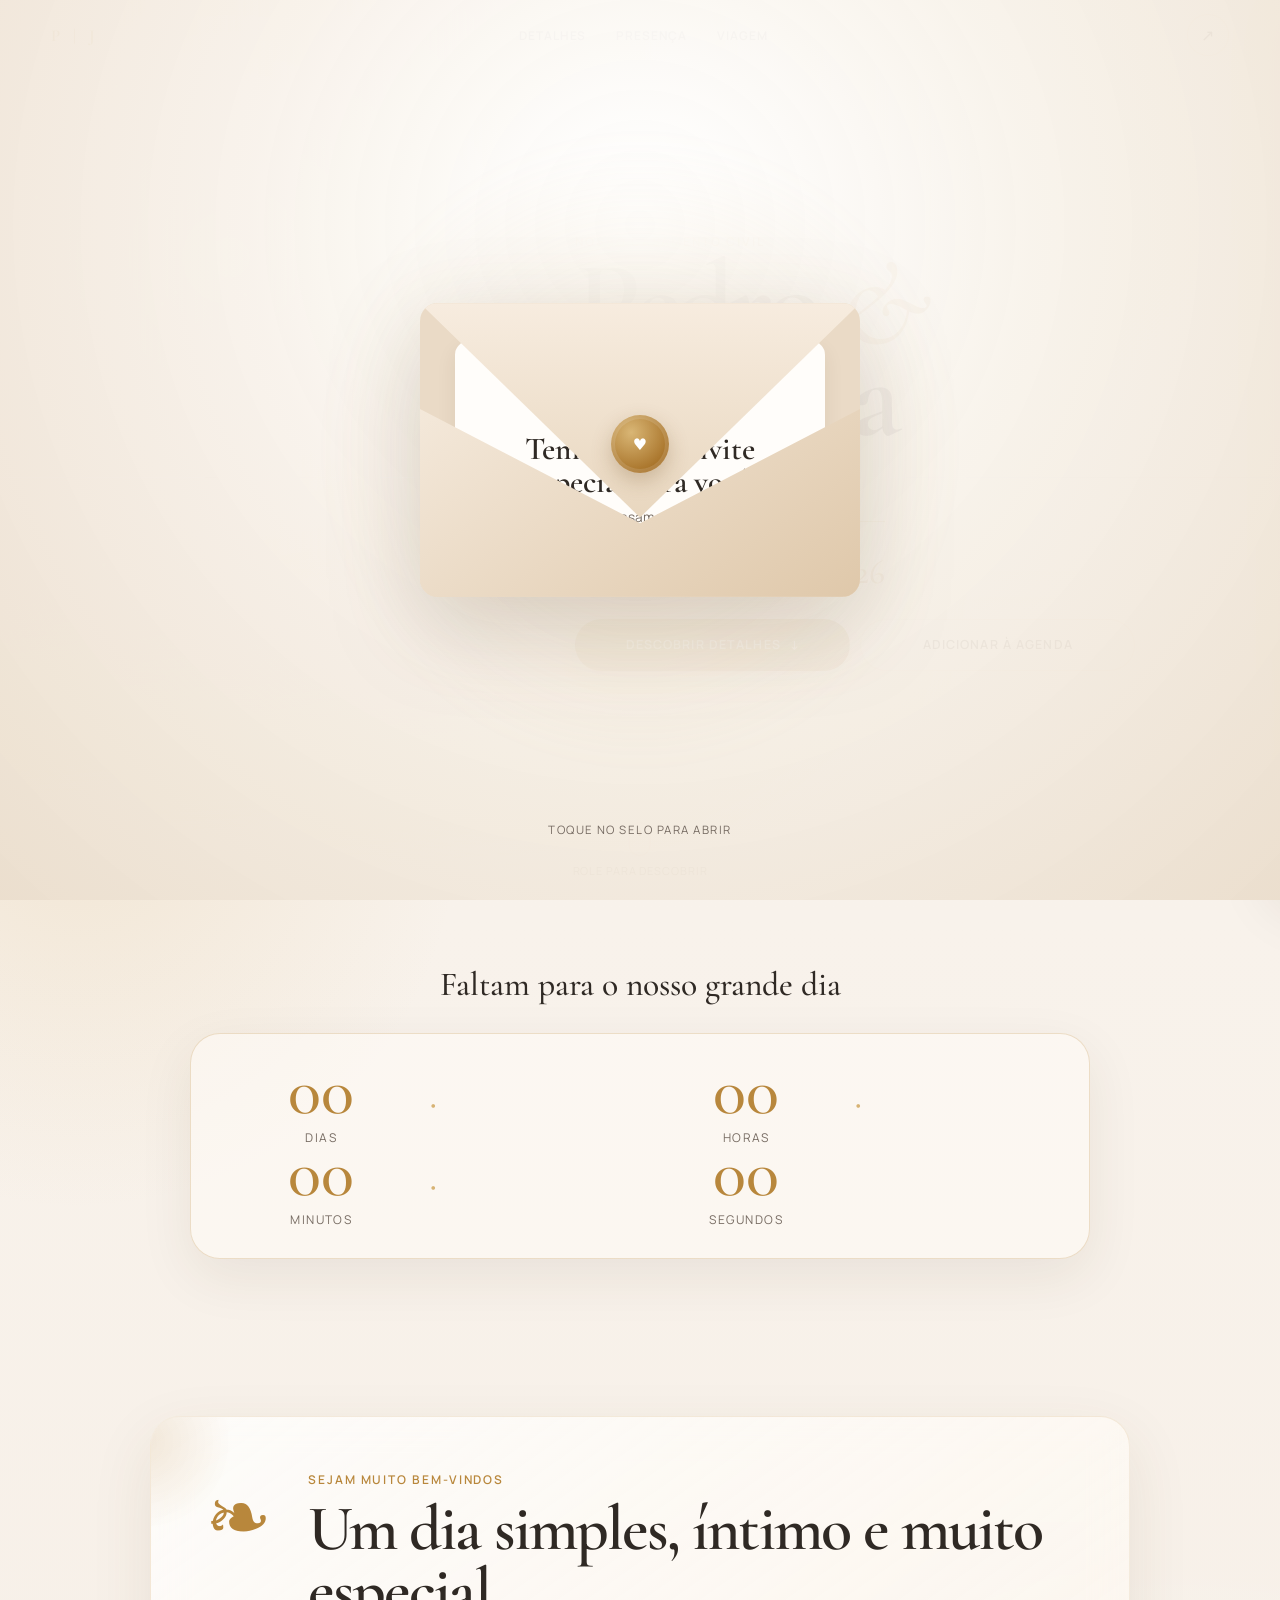
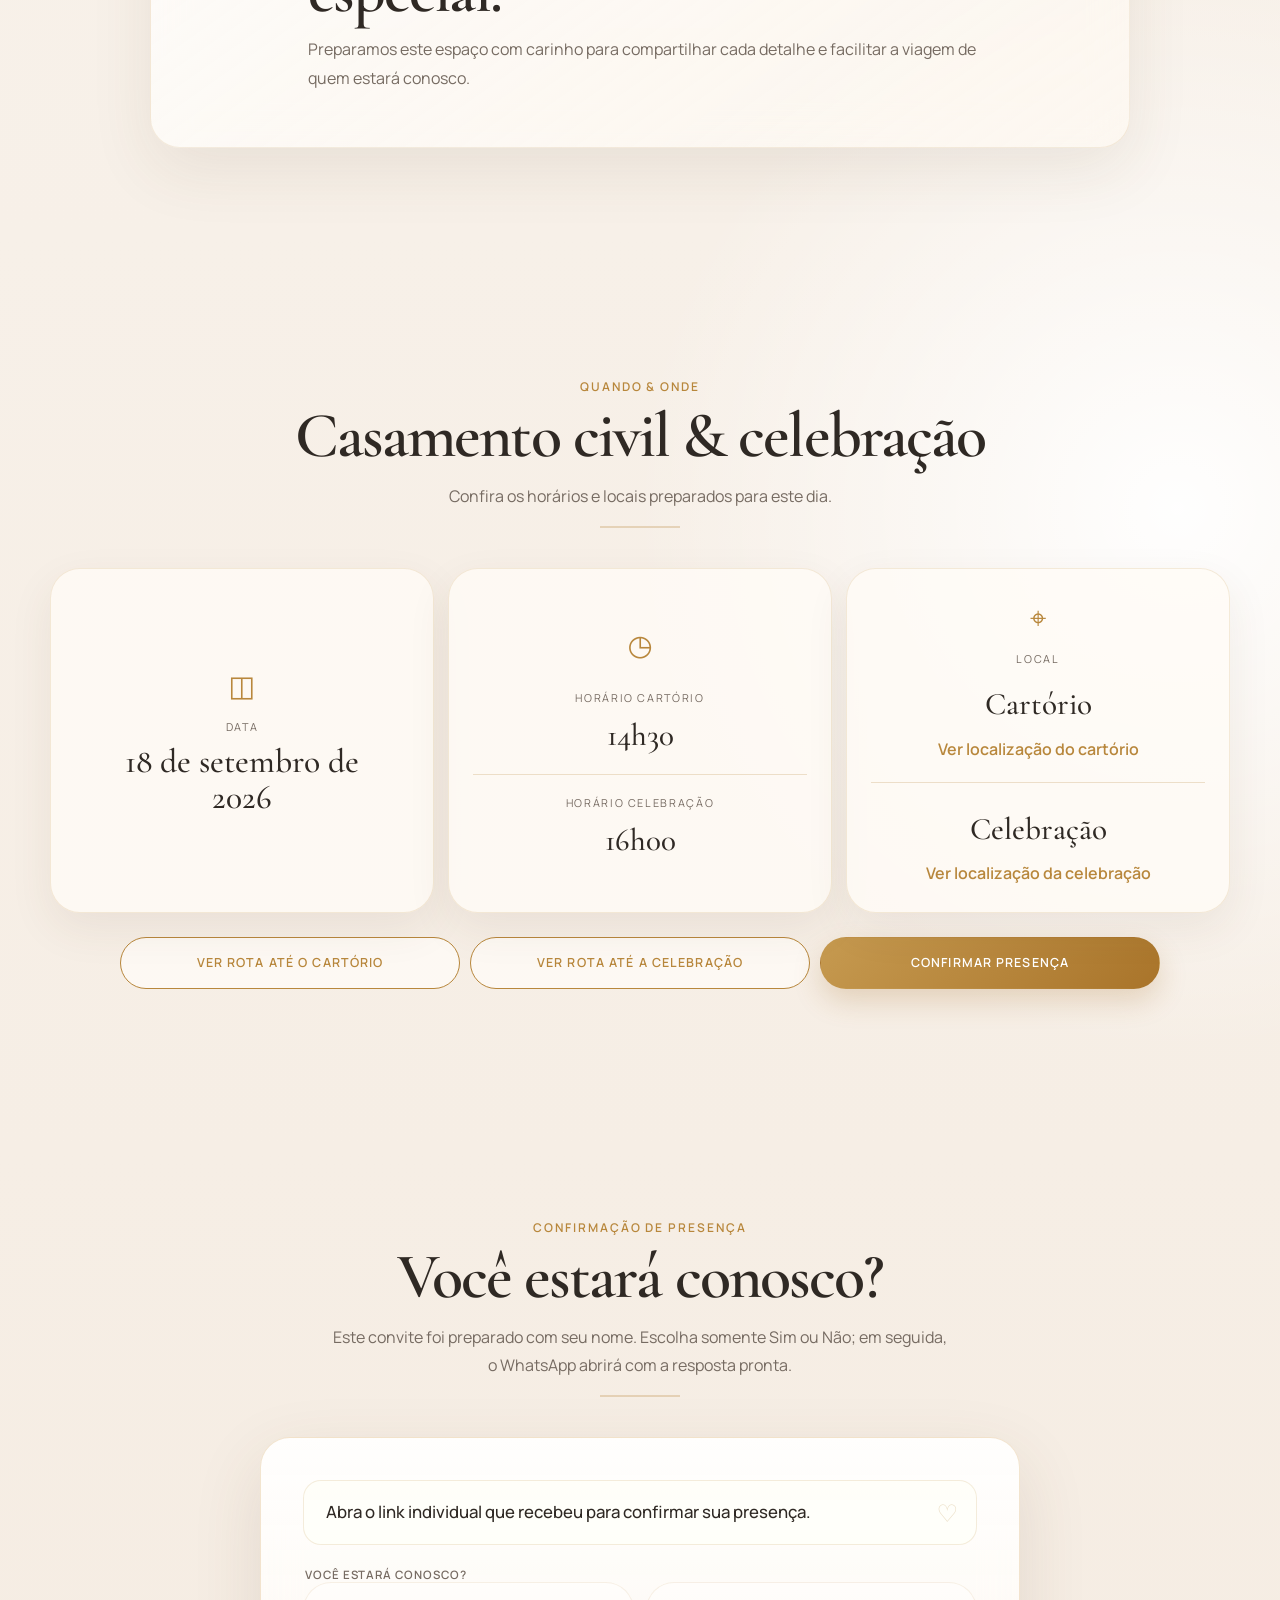
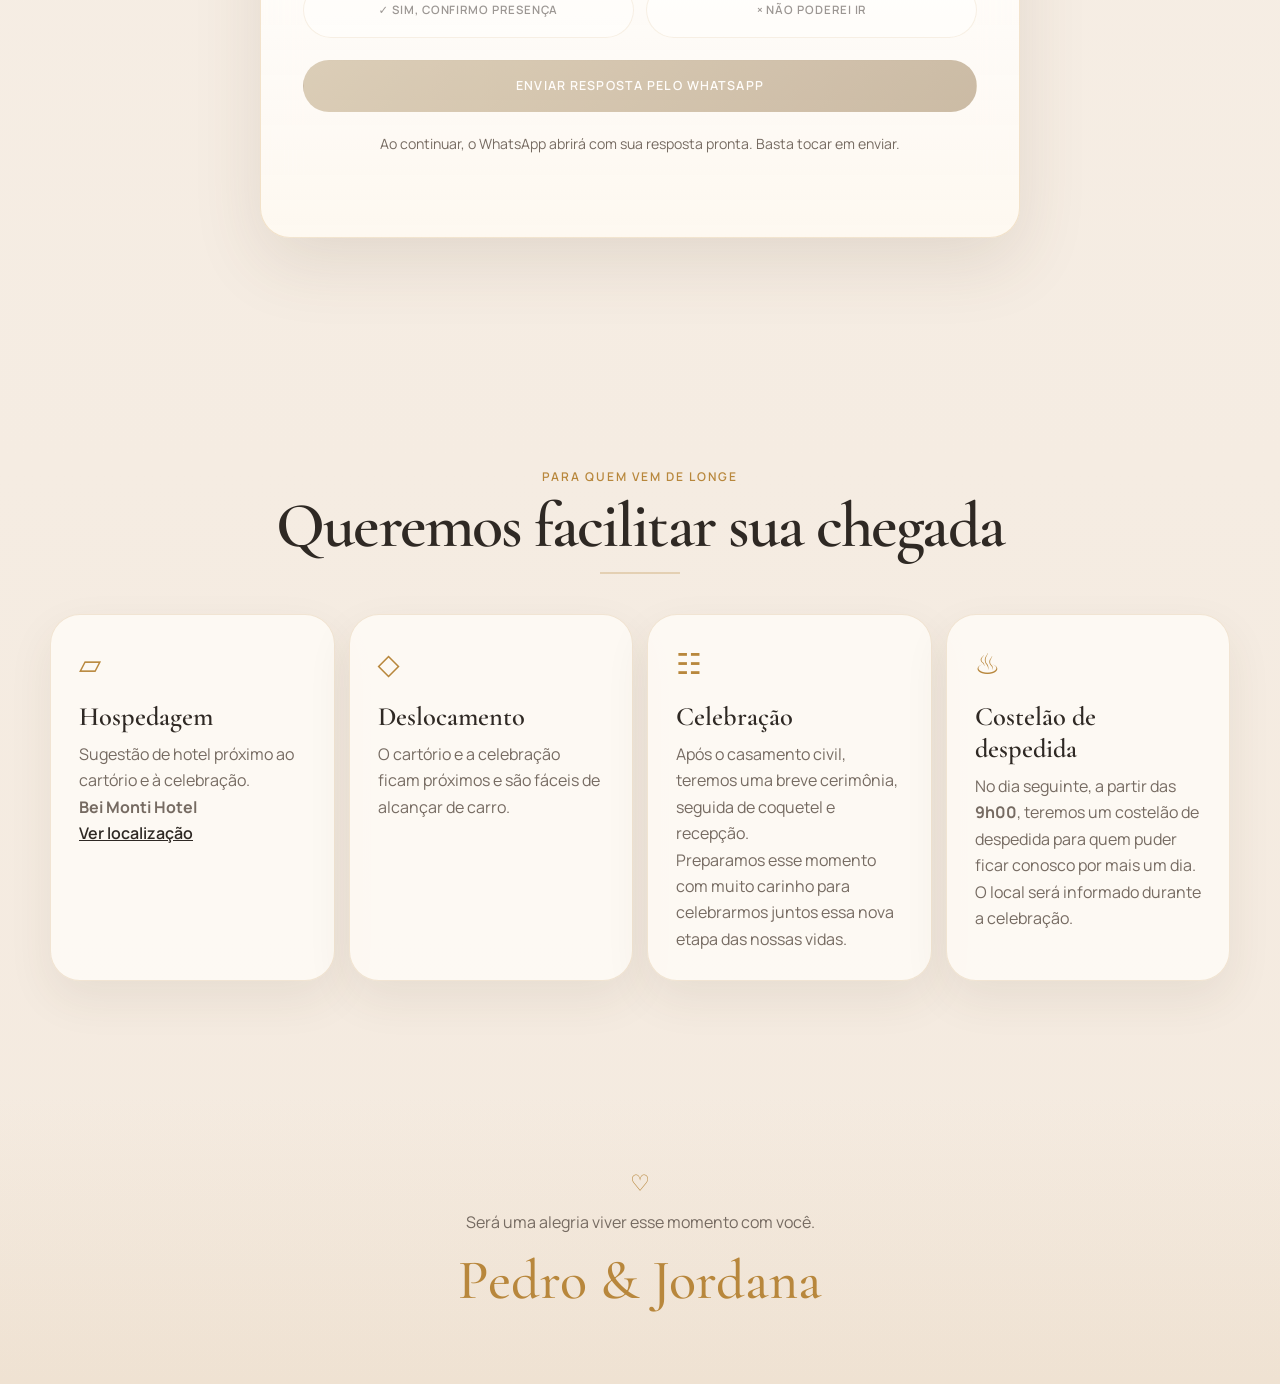
==== commit 2014ee2b: "Remove dress dialog from index.html Removed the dress dialog section from the HTML." ====
--- a/index.html
+++ b/index.html
@@ -305,15 +305,6 @@
     </footer>
   </main>
 
-  <dialog id="dressDialog" class="dialog">
-    <button class="dialog__close" id="dressClose" aria-label="Fechar">×</button>
-    <p class="eyebrow">Traje</p>
-    <h2>Esporte fino</h2>
-    <p>
-      A proposta é estar elegante, mas confortável. Tons claros, neutros e naturais
-      combinam muito bem com a atmosfera da celebração.
-    </p>
-  </dialog>
   <script src="./config.js" defer></script>
   <script src="./app.js" defer></script>
   <!-- Administração local: abra gerar-links.html para criar os links dos convidados. -->
